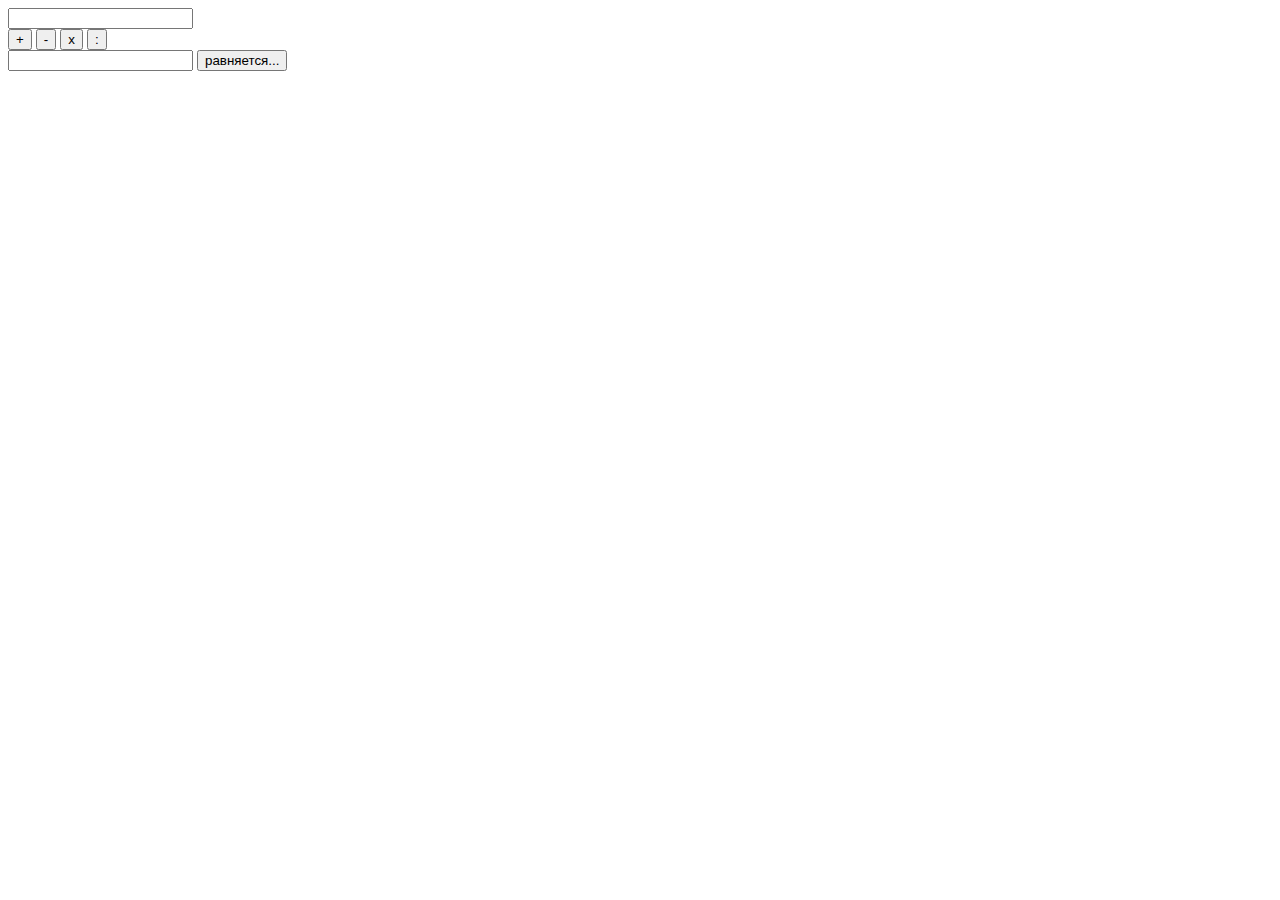
==== KR_2/index.html @ 368b3f2a "KR_2" ====
<!DOCTYPE html>
<html lang="en">
<head>
    <meta charset="UTF-8">
    <meta http-equiv="X-UA-Compatible" content="IE=edge">
    <meta name="viewport" content="width=device-width, initial-scale=1.0">
    <title>Контрольная работа 2</title>
</head>
<body>
    <script src="script.js"></script>
    <input id="num1" />

<div id="operator_btns">
  <button id="plus" class="operator" onclick="op='+'">+</button>
  <button id="minus" class="operator" onclick="op='-'">-</button>
  <button id="times" class="operator" onclick="op='*'">x</button>
  <button id="divide" class="operator" onclick="op='/'">:</button>
</div>

<input id="num2" />

<button onclick="func()">равняется...</button>

<p id="result"></p>
</body>
</html>
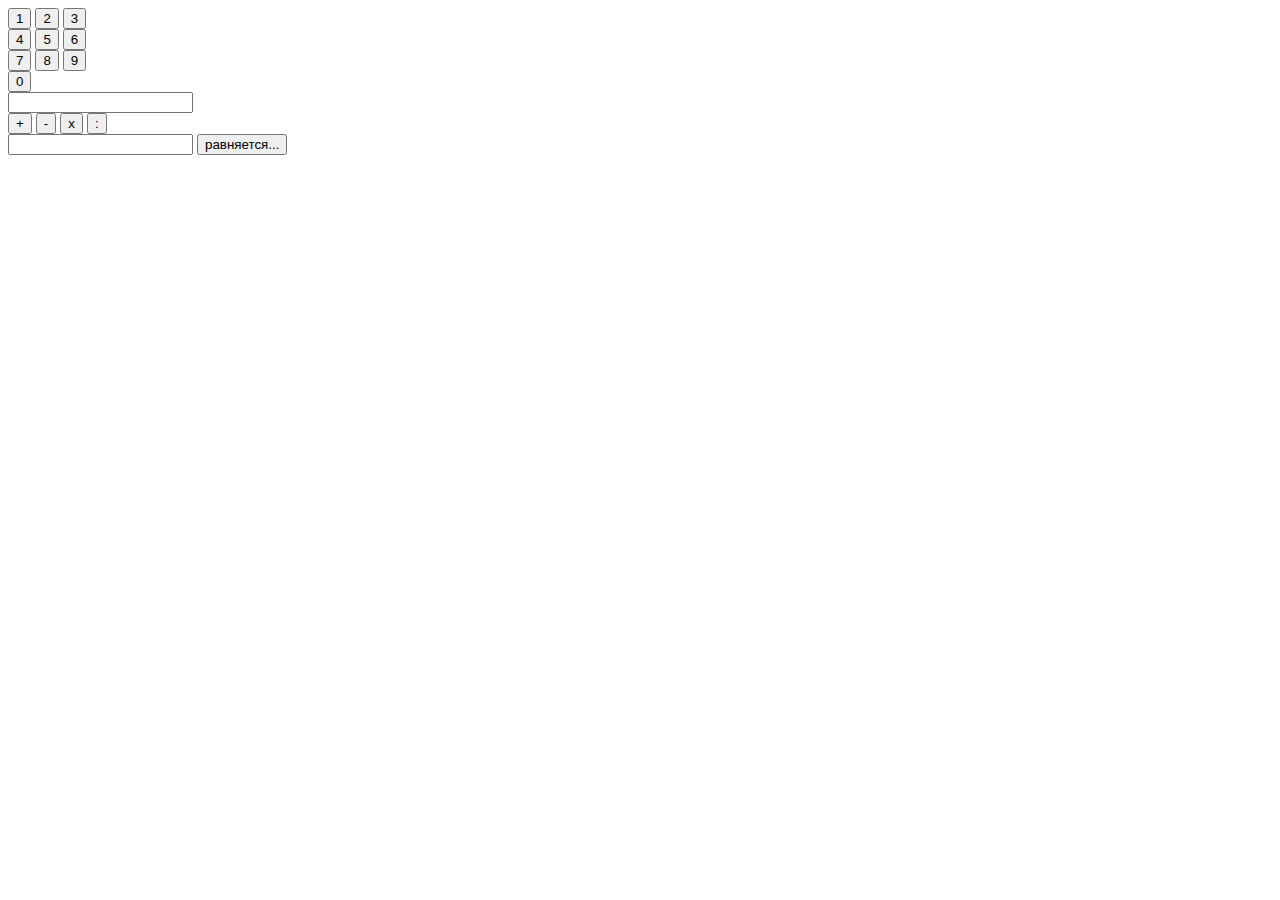
==== commit 565e4aa7: "dfgdfg" ====
--- a/KR_2/index.html
+++ b/KR_2/index.html
@@ -8,13 +8,31 @@
 </head>
 <body>
     <script src="script.js"></script>
-    <input id="num1" />
-
+    <div>
+  <button id="one"  onclick="op='1'">1</button>
+  <button id="two"  onclick="op='2'">2</button>
+  <button id="three" onclick="op='3'">3</button>
+    </div>
+    <div>
+      <button id="four"  onclick="op='4'">4</button>
+      <button id="five"  onclick="op='5'">5</button>
+      <button id="six" onclick="op='6'">6</button>
+        </div>
+        <div>
+          <button id="seven"  onclick="op='7'">7</button>
+          <button id="eight"  onclick="op='8'">8</button>
+          <button id="nine" onclick="op='9'">9</button>
+            </div>
+            
+            <div>
+              <button id="zero" onclick="op='0'">0</button>
+                </div>
+                <input id="num1" />
 <div id="operator_btns">
-  <button id="plus" class="operator" onclick="op='+'">+</button>
-  <button id="minus" class="operator" onclick="op='-'">-</button>
-  <button id="times" class="operator" onclick="op='*'">x</button>
-  <button id="divide" class="operator" onclick="op='/'">:</button>
+  <button id="plus" onclick="op='+'">+</button>
+  <button id="minus" onclick="op='-'">-</button>
+  <button id="times" onclick="op='*'">x</button>
+  <button id="divide" onclick="op='/'">:</button>
 </div>
 
 <input id="num2" />
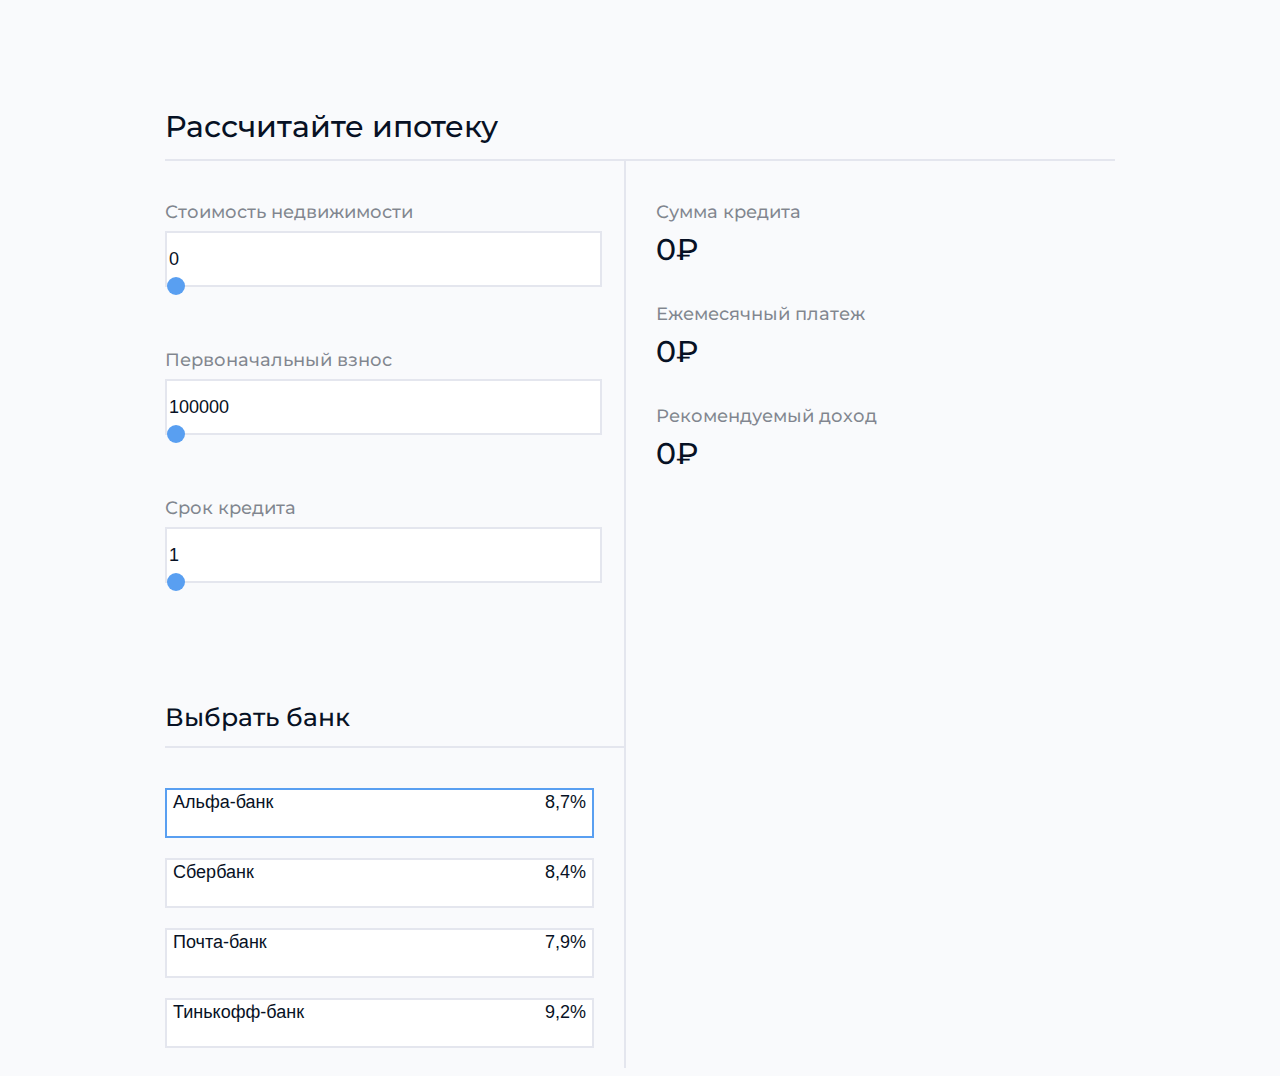
==== commit 294cdd2a: "dfgdfgdfg" ====
--- a/KR_2/index.html
+++ b/KR_2/index.html
@@ -2,43 +2,91 @@
 <html lang="en">
 <head>
     <meta charset="UTF-8">
-    <meta http-equiv="X-UA-Compatible" content="IE=edge">
     <meta name="viewport" content="width=device-width, initial-scale=1.0">
-    <title>Контрольная работа 2</title>
+    <meta http-equiv="X-UA-Compatible" content="ie=edge">
+    <link href="https://fonts.googleapis.com/css?family=Montserrat:400,500,600,700&display=swap" rel="stylesheet">
+    <link rel="stylesheet" href="style.css">
+    <title>Calculator</title>
 </head>
 <body>
-    <script src="script.js"></script>
-    <div>
-  <button id="one"  onclick="op='1'">1</button>
-  <button id="two"  onclick="op='2'">2</button>
-  <button id="three" onclick="op='3'">3</button>
+    <div class="flex-wrapper">
+        <div class="calculator-content">
+            <div class="calculator-content-title">
+                <h1>Рассчитайте ипотеку</h1>
+            </div>
+            <div class="calculator-content-body">
+                <div class="calculator-content-body-left">
+                    <div class="calculator-content-body-left-inputs">
+                        <div class="input-wrapper">
+                            <div class="title">Стоимость недвижимости</div>
+                            <div class="input">
+                                <input type="number" id="total-cost" value="0">
+                            </div>
+                            <div class="input">
+                                <input type="range" min="0" max="10000000" id="total-cost-range" value="0" class="input-range">
+                            </div>
+                        </div>
+                        <div class="input-wrapper">
+                            <div class="title">Первоначальный взнос</div>
+                            <div class="input">
+                                <input type="number" id="an-initial-fee" value="0">
+                            </div>
+                            <div class="input">
+                                <input type="range" min="100000" max="10000000" id="an-initial-fee-range" value="0" class="input-range">
+                            </div>
+                        </div>
+                        <div class="input-wrapper">
+                            <div class="title">Срок кредита</div>
+                            <div class="input">
+                                <input type="number" id="credit-term" value="0">
+                            </div>
+                            <div class="input">
+                                <input type="range" min="1" max="20" id="credit-term-range" value="0" class="input-range">
+                            </div>
+                        </div>
+                    </div>
+                    <div class="calculator-content-title">
+                        <h2>Выбрать банк</h2>
+                    </div>
+                    <div class="calculator-content-body-left-btns">
+                        <button data-name="alfa" class="bank active">
+                            <div class="text">Альфа-банк</div>
+                            <div class="value">8,7%</div>
+                        </button>
+                        <button data-name="sberbank" class="bank">
+                            <div class="text">Сбербанк</div>
+                            <div class="value">8,4%</div>
+                        </button>
+                        <button data-name="pochta" class="bank">
+                            <div class="text">Почта-банк</div>
+                            <div class="value">7,9%</div>
+                        </button>
+                        <button data-name="tinkoff" class="bank">
+                            <div class="text">Тинькофф-банк</div>
+                            <div class="value">9,2%</div>
+                        </button>
+                    </div>
+                </div>
+                <div class="calculator-content-body-right">
+                    <div class="final-results-wrapper">
+                        <div class="final-result-item">
+                            <div class="title">Сумма кредита</div>
+                            <div class="value" id="amount-of-credit">0<span>₽</span></div>
+                        </div>
+                        <div class="final-result-item">
+                            <div class="title">Ежемесячный платеж</div>
+                            <div class="value" id="monthly-payment">0<span>₽</span></div>
+                        </div>
+                        <div class="final-result-item">
+                            <div class="title">Рекомендуемый доход</div>
+                            <div class="value" id="recommended-income">0<span>₽</span></div>
+                        </div>
+                    </div>
+                </div>
+            </div>
+
+        </div>
     </div>
-    <div>
-      <button id="four"  onclick="op='4'">4</button>
-      <button id="five"  onclick="op='5'">5</button>
-      <button id="six" onclick="op='6'">6</button>
-        </div>
-        <div>
-          <button id="seven"  onclick="op='7'">7</button>
-          <button id="eight"  onclick="op='8'">8</button>
-          <button id="nine" onclick="op='9'">9</button>
-            </div>
-            
-            <div>
-              <button id="zero" onclick="op='0'">0</button>
-                </div>
-                <input id="num1" />
-<div id="operator_btns">
-  <button id="plus" onclick="op='+'">+</button>
-  <button id="minus" onclick="op='-'">-</button>
-  <button id="times" onclick="op='*'">x</button>
-  <button id="divide" onclick="op='/'">:</button>
-</div>
-
-<input id="num2" />
-
-<button onclick="func()">равняется...</button>
-
-<p id="result"></p>
+   <script src="main.js"></script> 
 </body>
-</html>+</html>
--- a/KR_2/style.css
+++ b/KR_2/style.css
@@ -0,0 +1,186 @@
+html, body {
+    font-family: 'Montserrat', sans-serif;
+    background-color: #F9FAFC;
+}
+
+h1, h2 {
+    margin: 0;
+    padding: 0;
+    font-weight: 500;
+    font-size: 30px;
+    line-height: 37px;
+    color: #071124;
+}
+
+h2 {
+    font-size: 25px;
+    line-height: 30px;
+}
+
+button {
+    border: none;
+    outline: none;
+}
+
+input[type='number'] {
+    -moz-appearance:textfield;
+}
+
+input[type='range'] {
+    width: 100%;
+}
+
+input[type=range] {
+  -webkit-appearance: none; 
+  width: 100%; 
+}
+ 
+input[type=range]::-webkit-slider-thumb {
+  -webkit-appearance: none;
+}
+ 
+input[type=range]:focus {
+  outline: none; 
+}
+ 
+input[type='range'] {
+    width: 100%;
+    -webkit-appearance: none;
+    background-color: #F9FAFC;
+}
+
+input[type='range']::-webkit-slider-thumb {
+    -webkit-appearance: none;
+    cursor: ew-resize;
+    width: 18px;
+    height: 18px;
+    border-radius: 50%;
+    background: #599FF1;
+    margin-top: -25px;
+}
+
+
+input::-webkit-outer-spin-button,
+input::-webkit-inner-spin-button {
+    -webkit-appearance: none;
+}
+
+.flex-wrapper {
+    display: flex;
+    justify-content: center;
+    width: 100%;
+}
+
+.calculator-content {
+    width: 100%;
+    max-width: 950px;
+    padding-top: 100px;
+}
+
+.calculator-content-title {
+    padding-bottom: 14px;
+    border-bottom: 2px solid #E4E6EE;
+}
+
+.calculator-content-body {
+    display: flex;
+}
+
+.calculator-content-body-left,
+.calculator-content-body-right {
+    width: 50%;
+    border-right: 2px solid #E4E6EE;
+    padding-top: 40px;
+}
+
+.calculator-content-body-right {
+    padding-right: 0;
+    padding-left: 30px;
+    border-right: none;
+}
+
+.calculator-content-body-left-inputs,
+.calculator-content-body-left-btns {
+    padding-right: 30px;
+}
+
+.calculator-content-body-left-inputs {
+    margin-bottom: 100px;
+}
+
+.input-wrapper {
+    margin-bottom: 43px;
+}
+
+.input-wrapper:last-child {
+    margin-bottom: 0;
+}
+
+.input-wrapper .title {
+    font-weight: 500;
+    font-size: 18px;
+    line-height: 22px;
+    color: rgba(7, 17, 36, 0.5);
+    margin-bottom: 8px;
+}
+
+.input-wrapper input[type="number"] {
+    width: 100%;
+    background-color: #ffffff;
+    border: 2px solid #E4E6EE;
+    height: 50px;
+    font-weight: 500;
+    font-size: 18px;
+    line-height: 22px;
+    color: #071124;
+}
+
+.calculator-content-body-left-btns {
+    padding-top: 40px;
+}
+
+.calculator-content-body-left-btns button {
+    width: 100%;
+    display: flex;
+    justify-content: space-between;
+    background: #FFFFFF;
+    border: 2px solid #E4E6EE;
+    height: 50px;
+    margin-bottom: 20px;
+}
+
+.calculator-content-body-left-btns button .text,
+.calculator-content-body-left-btns button .value {
+    font-weight: 500;
+    font-size: 18px;
+    line-height: 22px;
+    color: #071124;
+}
+
+.final-result-item {
+    margin-bottom: 35px;
+}
+
+
+.final-result-item:last-child {
+    margin-bottom: 0;
+}
+
+.final-result-item .title {
+    font-weight: 500;
+    font-size: 18px;
+    line-height: 22px;
+    color: rgba(7, 17, 36, 0.5);
+    margin-bottom: 8px;
+}
+
+.final-result-item .value {
+    font-weight: 500;
+    font-size: 30px;
+    line-height: 37px;
+    color: #071124;
+}
+
+.bank.active {
+    border-color: #599FF1;
+}
